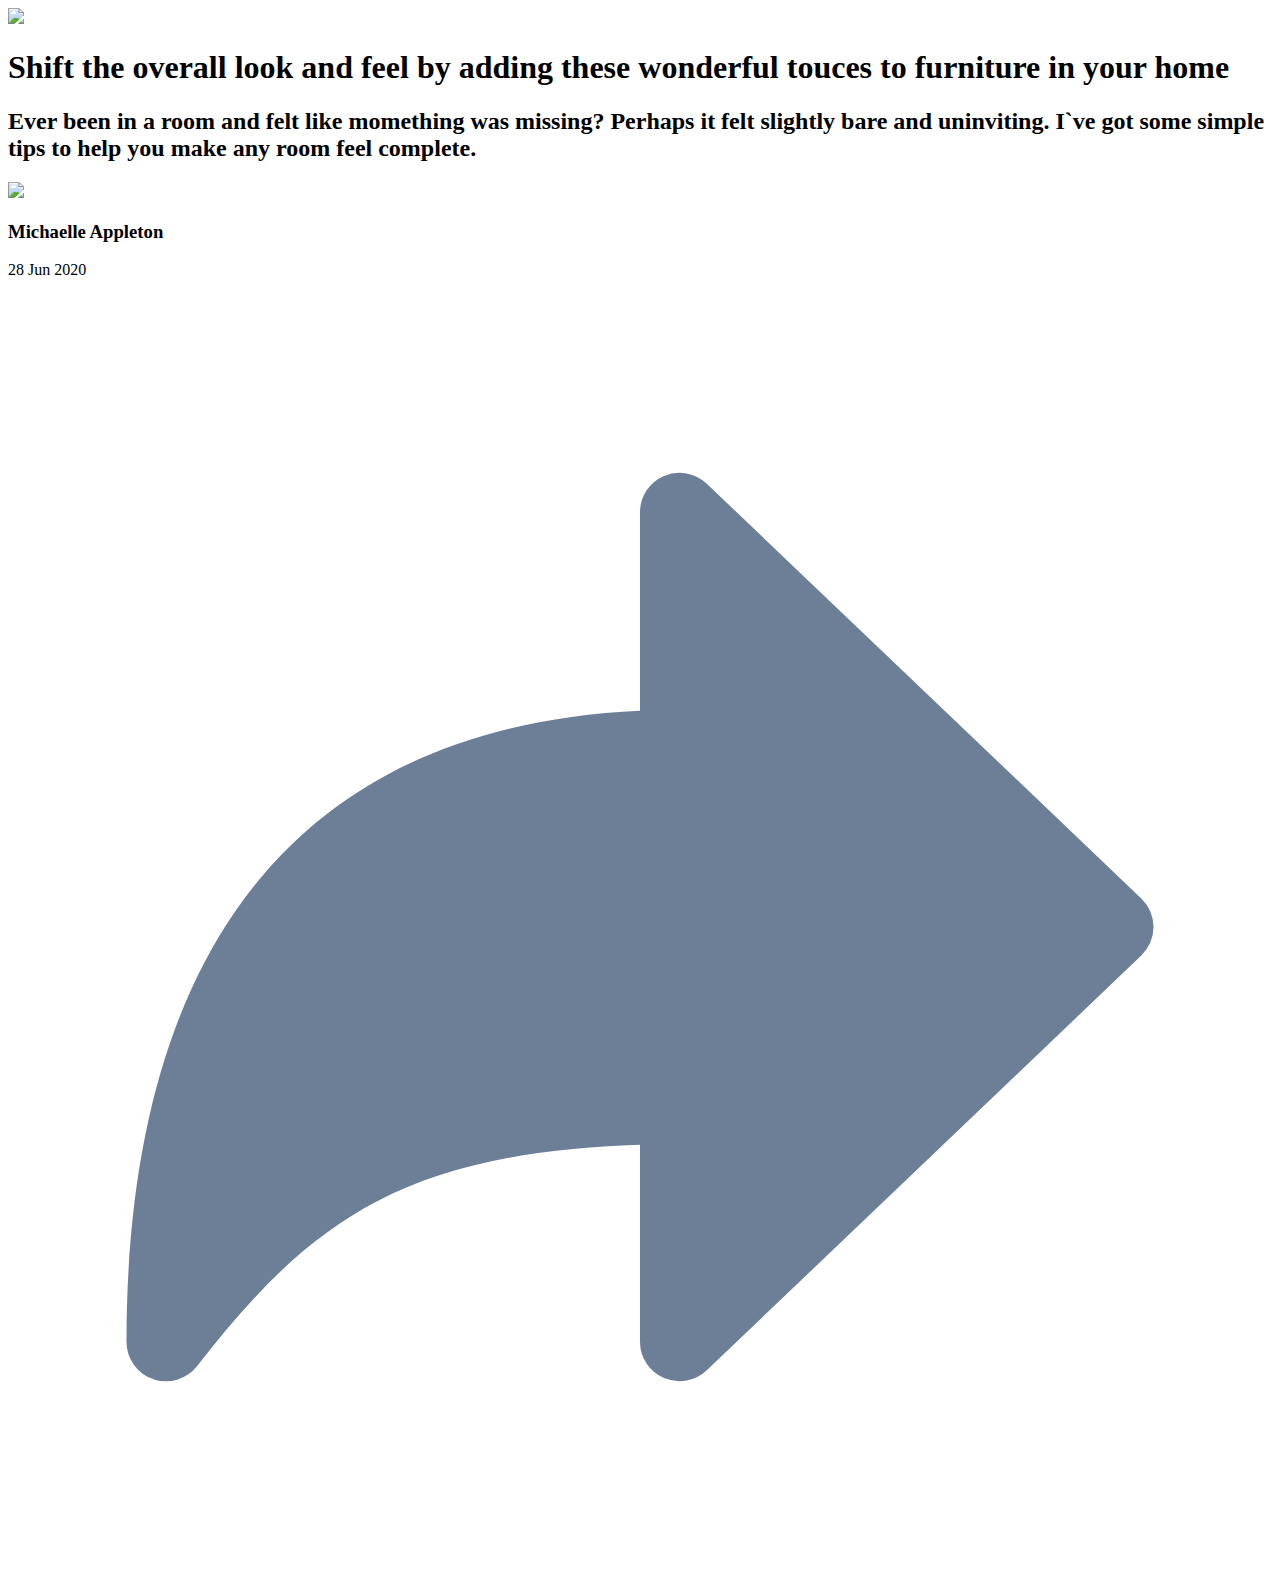
==== article-preview-component-master/index.html @ 7102f7b9 "Add files via upload" ====
<!DOCTYPE html>
<html lang="en">
<head>
  <meta charset="UTF-8">
  <meta name="viewport" content="width=device-width, initial-scale=1.0"> <!-- displays site properly based on user's device -->

  <link rel="icon" type="image/png" sizes="32x32" href="./images/favicon-32x32.png">
  <link rel="stylesheet" href="/style.css">
  <link rel="scripts" href="/scripts.js">
  <script defer src="/scripts.js"></script>
  <title>Frontend Mentor | Article preview component</title>


</head>
<body>
  <div id="container">
    <main>
      <img src="/images/drawers.jpg">
      <div class="content">
        <h1>Shift the overall look and feel by adding these wonderful touces to furniture in your home</h1>
        <h2>Ever been in a room and felt like momething was missing? Perhaps it felt slightly bare and uninviting. I`ve got some simple tips to help you make any room feel complete.</h2>
        <div class="personal_info">
          <img class="girl" src="/images/avatar-michelle.jpg">
          <div class="name_birthday">
            <h3>Michaelle Appleton</h3>
            <p>28 Jun 2020</p>
          </div>
          <div id="button">
            <svg xmlns="http://www.w3.org/2000/svg" class="ionicon" viewBox="0 0 512 512">
              <path fill="hsl(214, 17%, 51%)" d="M58.79 439.13A16 16 0 0148 424c0-73.1 14.68-131.56 43.65-173.77 35-51 90.21-78.46 164.35-81.87V88a16 16 0 0127.05-11.57l176 168a16 16 0 010 23.14l-176 168A16 16 0 01256 424v-79.77c-45 1.36-79 8.65-106.07 22.64-29.25 15.12-50.46 37.71-73.32 67a16 16 0 01-17.82 5.28z"/>
            </svg>
          </div>
        </div>
      </div>
    </main>
  </div>
</body>
</html>
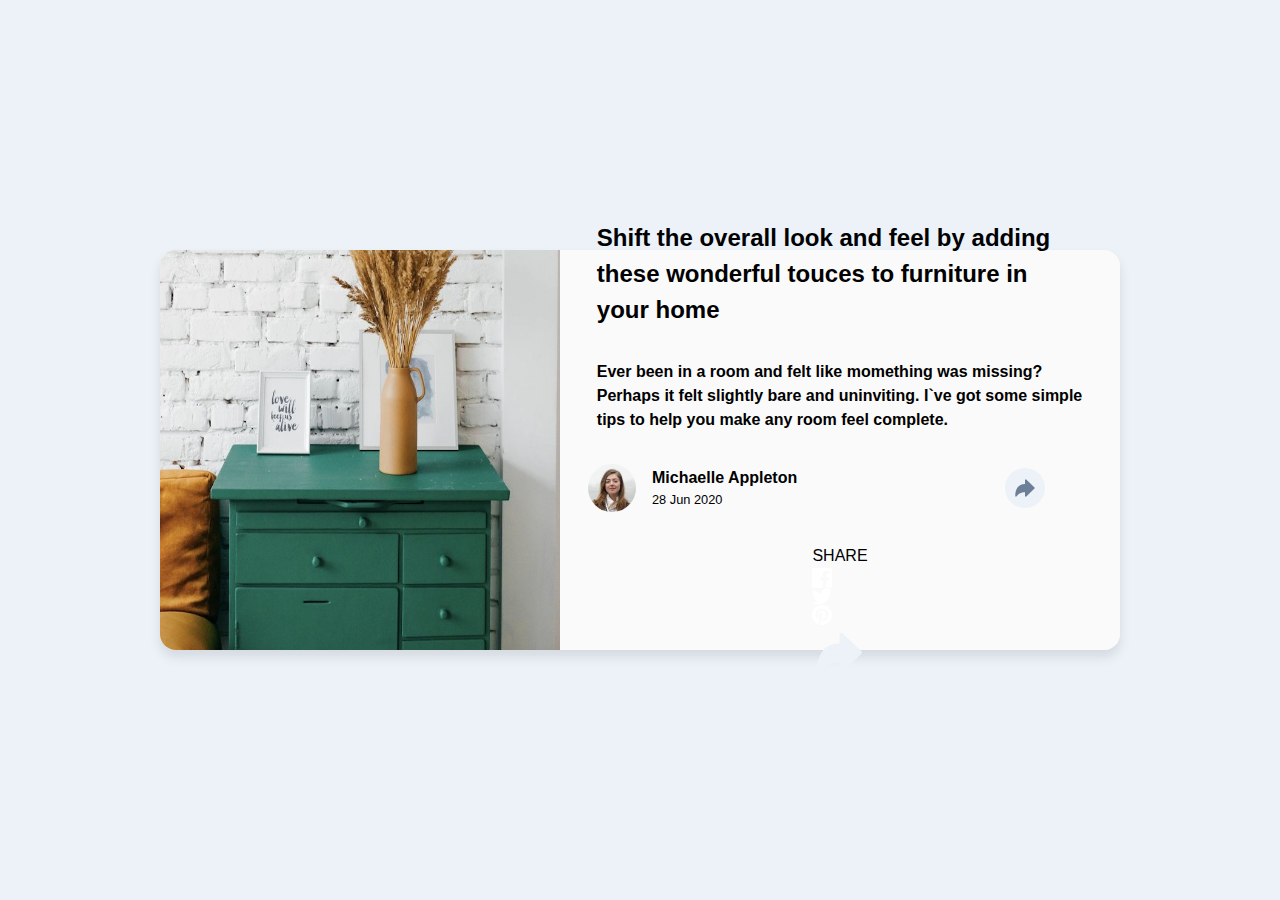
==== commit 9a458a9b: "Update index.html" ====
--- a/article-preview-component-master/index.html
+++ b/article-preview-component-master/index.html
@@ -5,9 +5,9 @@
   <meta name="viewport" content="width=device-width, initial-scale=1.0"> <!-- displays site properly based on user's device -->
 
   <link rel="icon" type="image/png" sizes="32x32" href="./images/favicon-32x32.png">
-  <link rel="stylesheet" href="/style.css">
-  <link rel="scripts" href="/scripts.js">
-  <script defer src="/scripts.js"></script>
+  <link rel="stylesheet" href="/article-preview-component-master/style.css">
+  <link rel="scripts" href="/article-preview-component-master/scripts.js">
+  <script defer src="/article-preview-component-master/scripts.js"></script>
   <title>Frontend Mentor | Article preview component</title>
 
 
@@ -15,12 +15,12 @@
 <body>
   <div id="container">
     <main>
-      <img src="/images/drawers.jpg">
+      <img src="/article-preview-component-master/images/drawers.jpg">
       <div class="content">
         <h1>Shift the overall look and feel by adding these wonderful touces to furniture in your home</h1>
         <h2>Ever been in a room and felt like momething was missing? Perhaps it felt slightly bare and uninviting. I`ve got some simple tips to help you make any room feel complete.</h2>
         <div class="personal_info">
-          <img class="girl" src="/images/avatar-michelle.jpg">
+          <img class="girl" src="/article-preview-component-master/images/avatar-michelle.jpg">
           <div class="name_birthday">
             <h3>Michaelle Appleton</h3>
             <p>28 Jun 2020</p>
@@ -31,8 +31,19 @@
             </svg>
           </div>
         </div>
+        <div class="socials">
+          <p>SHARE</p>
+          <svg xmlns="http://www.w3.org/2000/svg" width="20" height="20"><path fill="#FFF" d="M18.896 0H1.104C.494 0 0 .494 0 1.104v17.793C0 19.506.494 20 1.104 20h9.58v-7.745H8.076V9.237h2.606V7.01c0-2.583 1.578-3.99 3.883-3.99 1.104 0 2.052.082 2.329.119v2.7h-1.598c-1.254 0-1.496.597-1.496 1.47v1.928h2.989l-.39 3.018h-2.6V20h5.098c.608 0 1.102-.494 1.102-1.104V1.104C20 .494 19.506 0 18.896 0z"/></svg>
+          <svg xmlns="http://www.w3.org/2000/svg" width="20" height="17"><path fill="#FFF" d="M20 2.172a8.192 8.192 0 01-2.357.646 4.11 4.11 0 001.804-2.27 8.22 8.22 0 01-2.605.996A4.096 4.096 0 0013.847.248c-2.65 0-4.596 2.472-3.998 5.037A11.648 11.648 0 011.392 1a4.109 4.109 0 001.27 5.478 4.086 4.086 0 01-1.858-.513c-.045 1.9 1.318 3.679 3.291 4.075a4.113 4.113 0 01-1.853.07 4.106 4.106 0 003.833 2.849A8.25 8.25 0 010 14.658a11.616 11.616 0 006.29 1.843c7.618 0 11.922-6.434 11.663-12.205A8.354 8.354 0 0020 2.172z"/></svg>
+          <svg xmlns="http://www.w3.org/2000/svg" width="20" height="20"><path fill="#FFF" d="M10 0C4.478 0 0 4.477 0 10c0 4.237 2.636 7.855 6.356 9.312-.088-.791-.167-2.005.035-2.868.182-.78 1.172-4.97 1.172-4.97s-.299-.6-.299-1.486c0-1.39.806-2.428 1.81-2.428.852 0 1.264.64 1.264 1.408 0 .858-.545 2.14-.828 3.33-.236.995.5 1.807 1.48 1.807 1.778 0 3.144-1.874 3.144-4.58 0-2.393-1.72-4.068-4.177-4.068-2.845 0-4.515 2.135-4.515 4.34 0 .859.331 1.781.745 2.281a.3.3 0 01.069.288l-.278 1.133c-.044.183-.145.223-.335.134-1.249-.581-2.03-2.407-2.03-3.874 0-3.154 2.292-6.052 6.608-6.052 3.469 0 6.165 2.473 6.165 5.776 0 3.447-2.173 6.22-5.19 6.22-1.013 0-1.965-.525-2.291-1.148l-.623 2.378c-.226.869-.835 1.958-1.244 2.621.937.29 1.931.446 2.962.446 5.522 0 10-4.477 10-10S15.522 0 10 0z"/></svg>
+          <div id="button2">
+            <svg xmlns="http://www.w3.org/2000/svg" class="ionicon" viewBox="0 0 512 512">
+              <path fill="hsl(210, 46%, 95%)" d="M58.79 439.13A16 16 0 0148 424c0-73.1 14.68-131.56 43.65-173.77 35-51 90.21-78.46 164.35-81.87V88a16 16 0 0127.05-11.57l176 168a16 16 0 010 23.14l-176 168A16 16 0 01256 424v-79.77c-45 1.36-79 8.65-106.07 22.64-29.25 15.12-50.46 37.71-73.32 67a16 16 0 01-17.82 5.28z"/>
+            </svg>
+          </div>
+        </div>
       </div>
     </main>
   </div>
 </body>
-</html>+</html>
--- a/article-preview-component-master/style.css
+++ b/article-preview-component-master/style.css
@@ -0,0 +1,205 @@
+*, *::before, *::after {
+  box-sizing: border-box;
+}
+
+* {
+  margin: 0;
+}
+
+body {
+  line-height: 1.5;
+  -webkit-font-smoothing: antialiased;
+  height: -moz-fit-content;
+  height: fit-content;
+  font-family: "my_font", sans-serif;
+}
+
+img, picture, video, canvas, svg {
+  display: block;
+  max-width: 100%;
+}
+
+input, button, textarea, select {
+  font: inherit;
+}
+
+p, h1, h2, h3, h4, h5, h6 {
+  overflow-wrap: break-word;
+}
+
+#container {
+  flex-direction: column;
+  text-align: center;
+  justify-content: center;
+  display: flex;
+  width: 100vw;
+  height: 100vh;
+  align-items: center;
+  min-width: -moz-fit-content;
+  min-width: fit-content;
+  min-height: -moz-fit-content;
+  min-height: fit-content;
+  background-color: hsl(210, 46%, 95%);
+}
+#container main {
+  box-shadow: 0 7px 12px rgba(0, 0, 0, 0.1);
+  flex-direction: row;
+  text-align: center;
+  justify-content: center;
+  display: flex;
+  width: 60rem;
+  height: 25rem;
+  border-radius: 1rem;
+}
+#container main img {
+  width: 25rem;
+  border-radius: 1rem 0 0 1rem;
+}
+#container main .content {
+  flex-direction: column;
+  text-align: center;
+  justify-content: center;
+  display: flex;
+  width: 100%;
+  height: 100%;
+  background-color: rgb(250, 250, 250);
+  border-radius: 0 1rem 1rem 0;
+  row-gap: 2rem;
+  align-items: center;
+}
+#container main .content h1 {
+  font-size: 1.5rem;
+  margin-inline: 2.3rem;
+  text-align: left;
+}
+#container main .content h2 {
+  font-size: 1rem;
+  margin-inline: 2.3rem;
+  text-align: left;
+}
+#container main .content .personal_info {
+  flex-direction: row;
+  text-align: center;
+  justify-content: center;
+  display: flex;
+  width: 90%;
+  height: 5rem;
+  justify-content: left;
+  align-items: center;
+  -moz-column-gap: 1rem;
+       column-gap: 1rem;
+}
+#container main .content .personal_info .girl {
+  border-radius: 50%;
+  width: 3rem;
+  height: 3rem;
+}
+#container main .content .personal_info .name_birthday {
+  text-align: left;
+}
+#container main .content .personal_info .name_birthday h3 {
+  font-size: 1rem;
+}
+#container main .content .personal_info .name_birthday p {
+  font-size: 0.8rem;
+}
+#container main .content .personal_info #button {
+  flex-direction: column;
+  text-align: center;
+  justify-content: center;
+  display: flex;
+  width: 2.5rem;
+  height: 2.5rem;
+  align-items: center;
+  margin-left: 12rem;
+  border-radius: 50%;
+  background-color: hsl(210, 46%, 95%);
+}
+#container main .content .personal_info #button svg {
+  width: 1.5rem;
+}
+#container main .content .personal_info #button:hover {
+  background-color: hsl(217, 19%, 35%);
+}
+
+@media (max-width: 60rem) {
+  #container main {
+    flex-direction: column;
+    text-align: center;
+    justify-content: center;
+    display: flex;
+    width: 20rem;
+    height: 40rem;
+  }
+  #container main img {
+    height: 17rem;
+    width: 100%;
+    border-radius: 1rem 1rem 0 0;
+  }
+  #container main .content {
+    border-radius: 0 0 1rem 1rem;
+    row-gap: 1.2rem;
+  }
+  #container main .content h1 {
+    font-size: 1.3rem;
+  }
+  #container main .content h2 {
+    font-size: 0.8rem;
+  }
+  #container main .content .personal_info {
+    flex-direction: row;
+    text-align: center;
+    justify-content: center;
+    display: flex;
+    width: auto;
+    height: 5rem;
+    -moz-column-gap: 1rem;
+         column-gap: 1rem;
+  }
+  #container main .content .personal_info #button {
+    width: 2rem;
+    height: 2rem;
+    margin-left: 0rem;
+  }
+}
+@media (max-width: 60rem) and (orientation: landscape) {
+  #container main {
+    flex-direction: row;
+    text-align: center;
+    justify-content: center;
+    display: flex;
+    width: 50rem;
+    height: 20rem;
+  }
+  #container main img {
+    width: 20rem;
+    height: auto;
+    border-radius: 1rem 0 0 1rem;
+  }
+  #container main .content {
+    flex-direction: column;
+    text-align: center;
+    justify-content: center;
+    display: flex;
+    width: 100%;
+    height: 100%;
+    border-radius: 0 1rem 1rem 0;
+  }
+  #container main .content .personal_info {
+    flex-direction: row;
+    text-align: center;
+    justify-content: center;
+    display: flex;
+    width: 90%;
+    height: 5rem;
+    justify-content: left;
+    align-items: center;
+    -moz-column-gap: 1rem;
+         column-gap: 1rem;
+  }
+  #container main .content .personal_info #button {
+    width: 2rem;
+    height: 2rem;
+    margin-left: 10rem;
+  }
+}/*# sourceMappingURL=style.css.map */